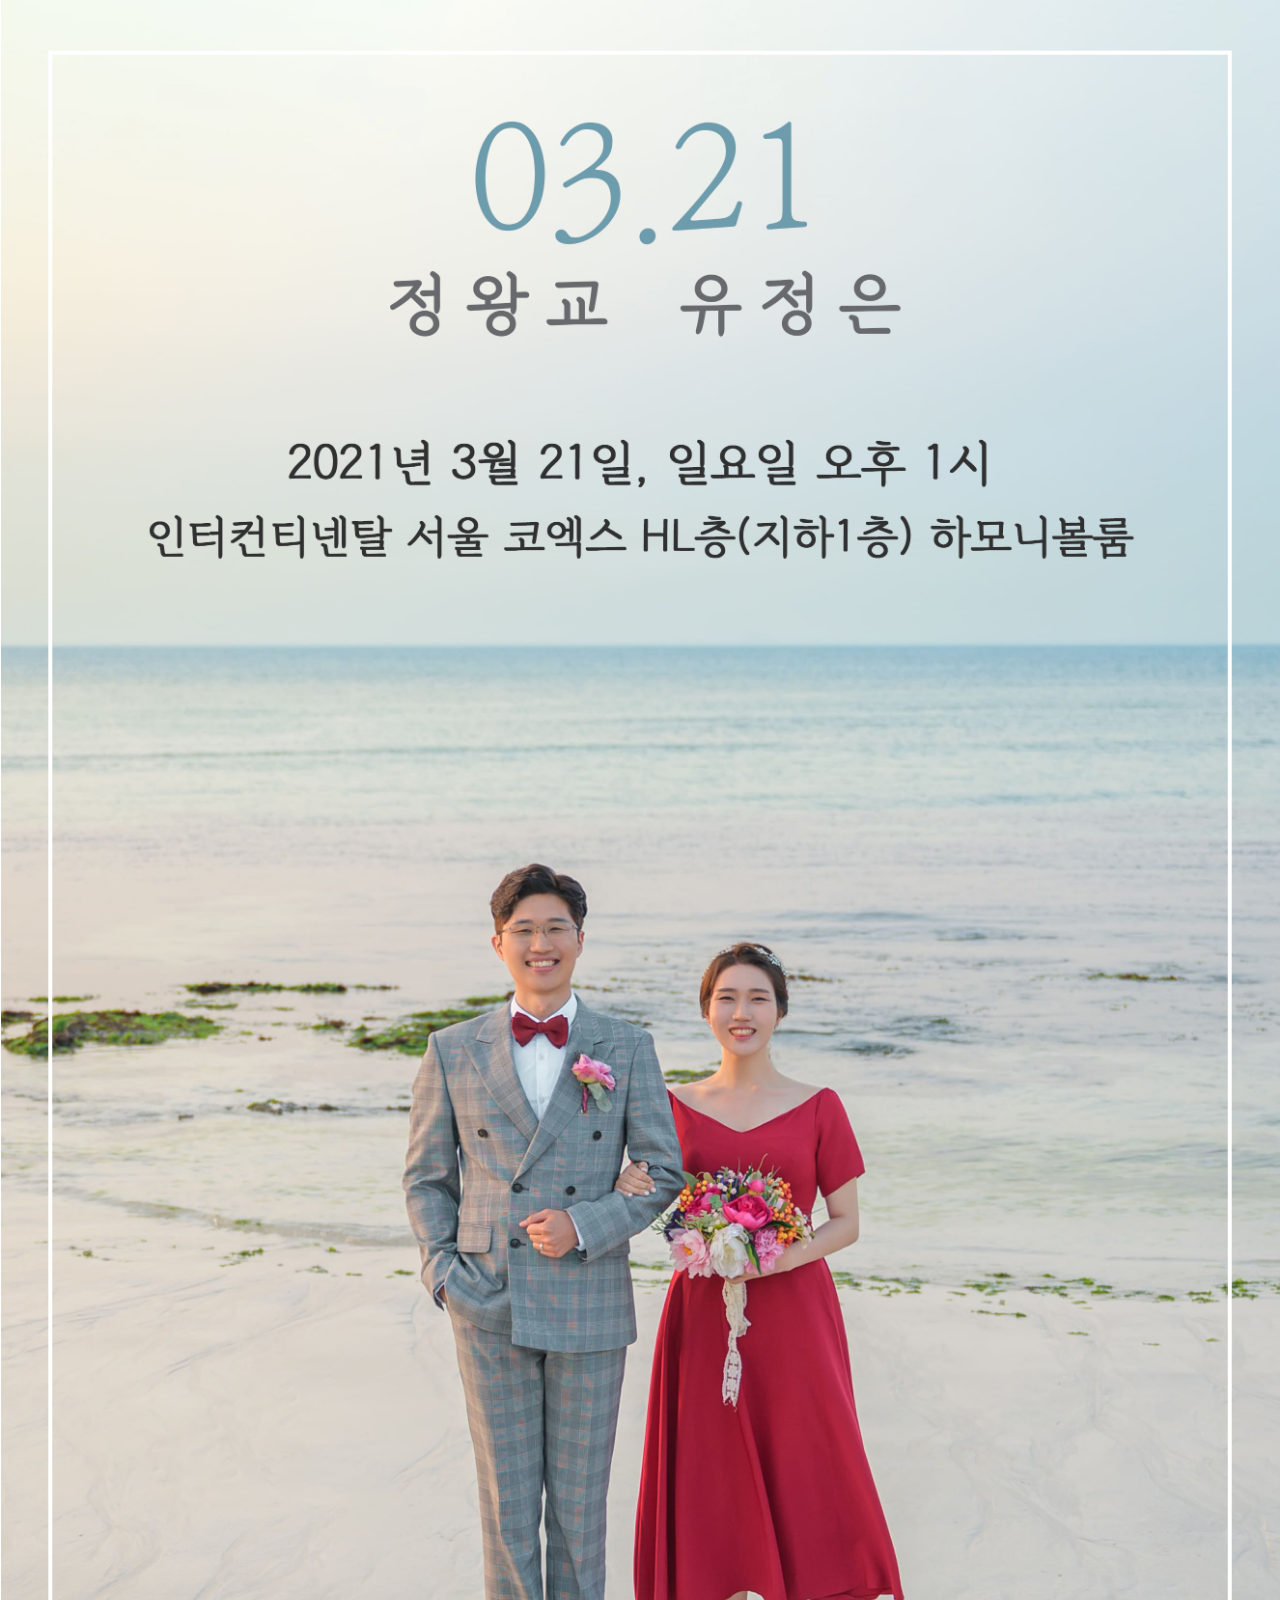
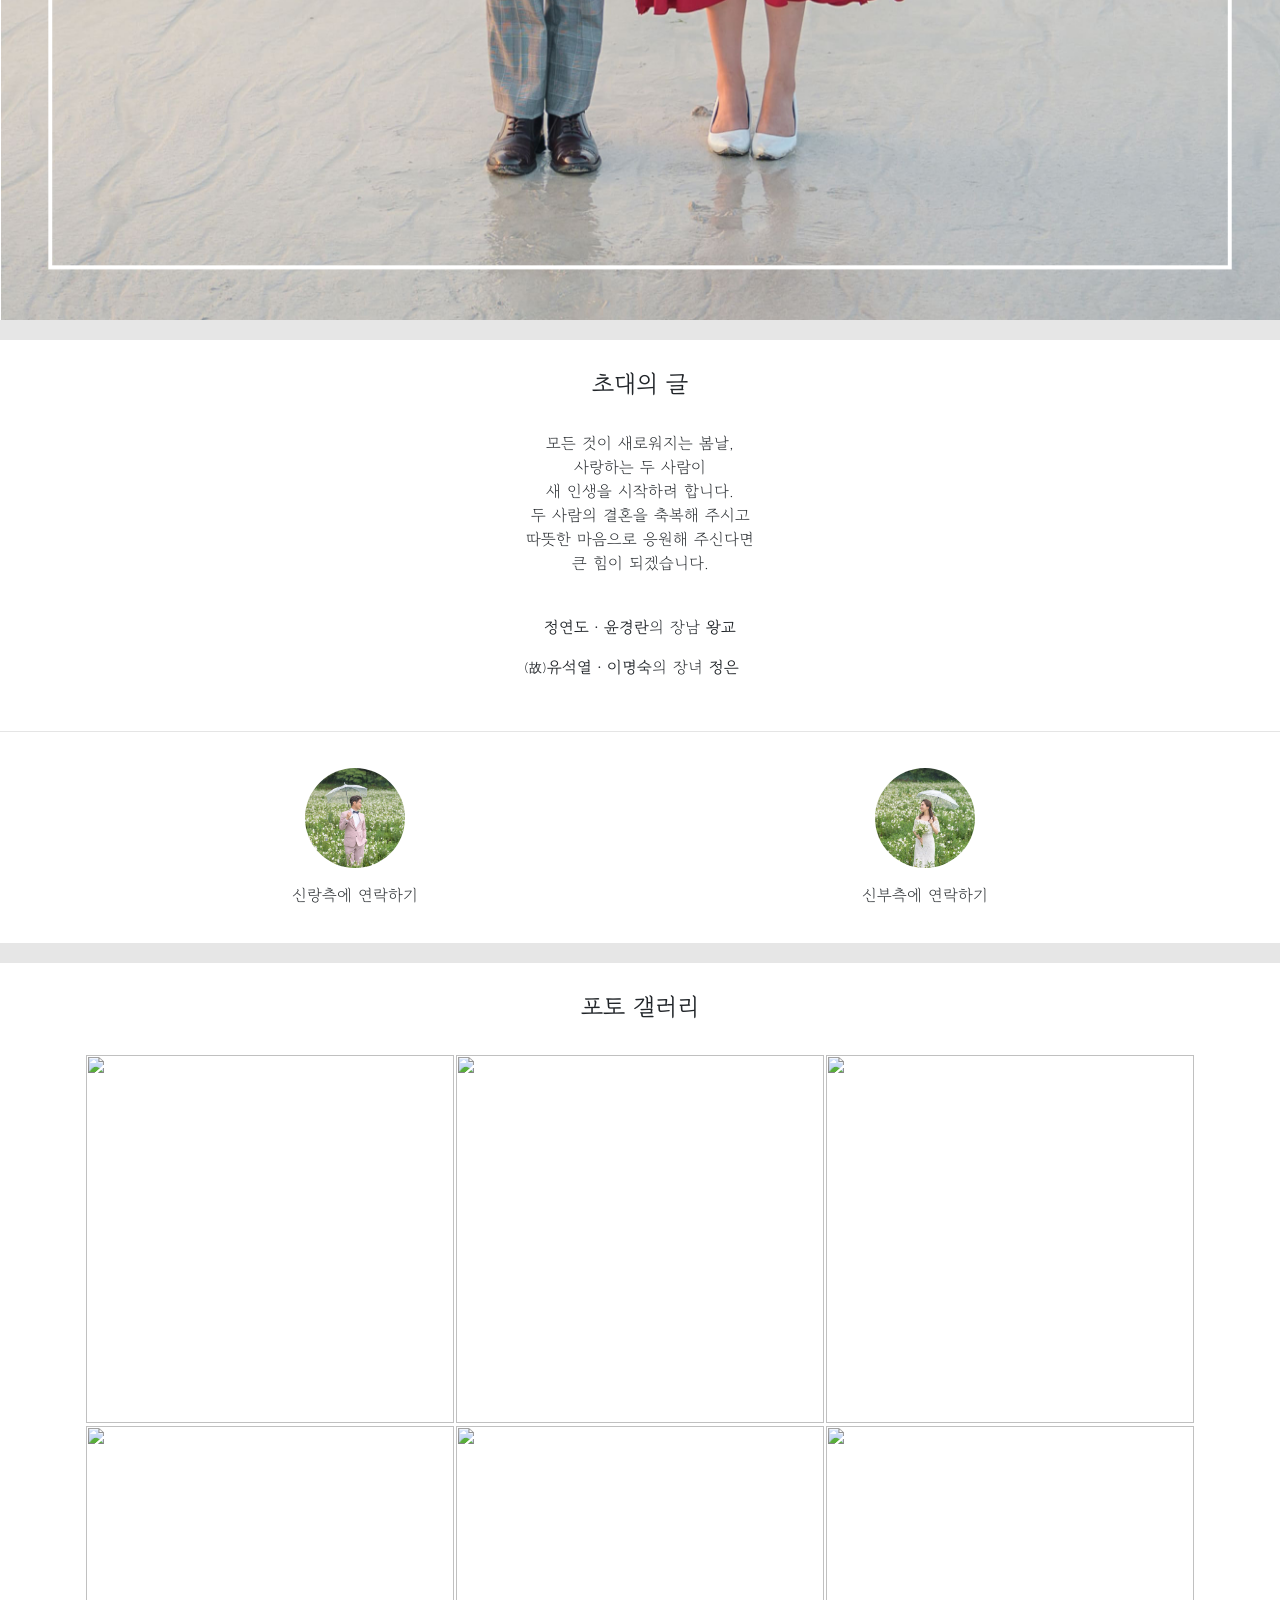
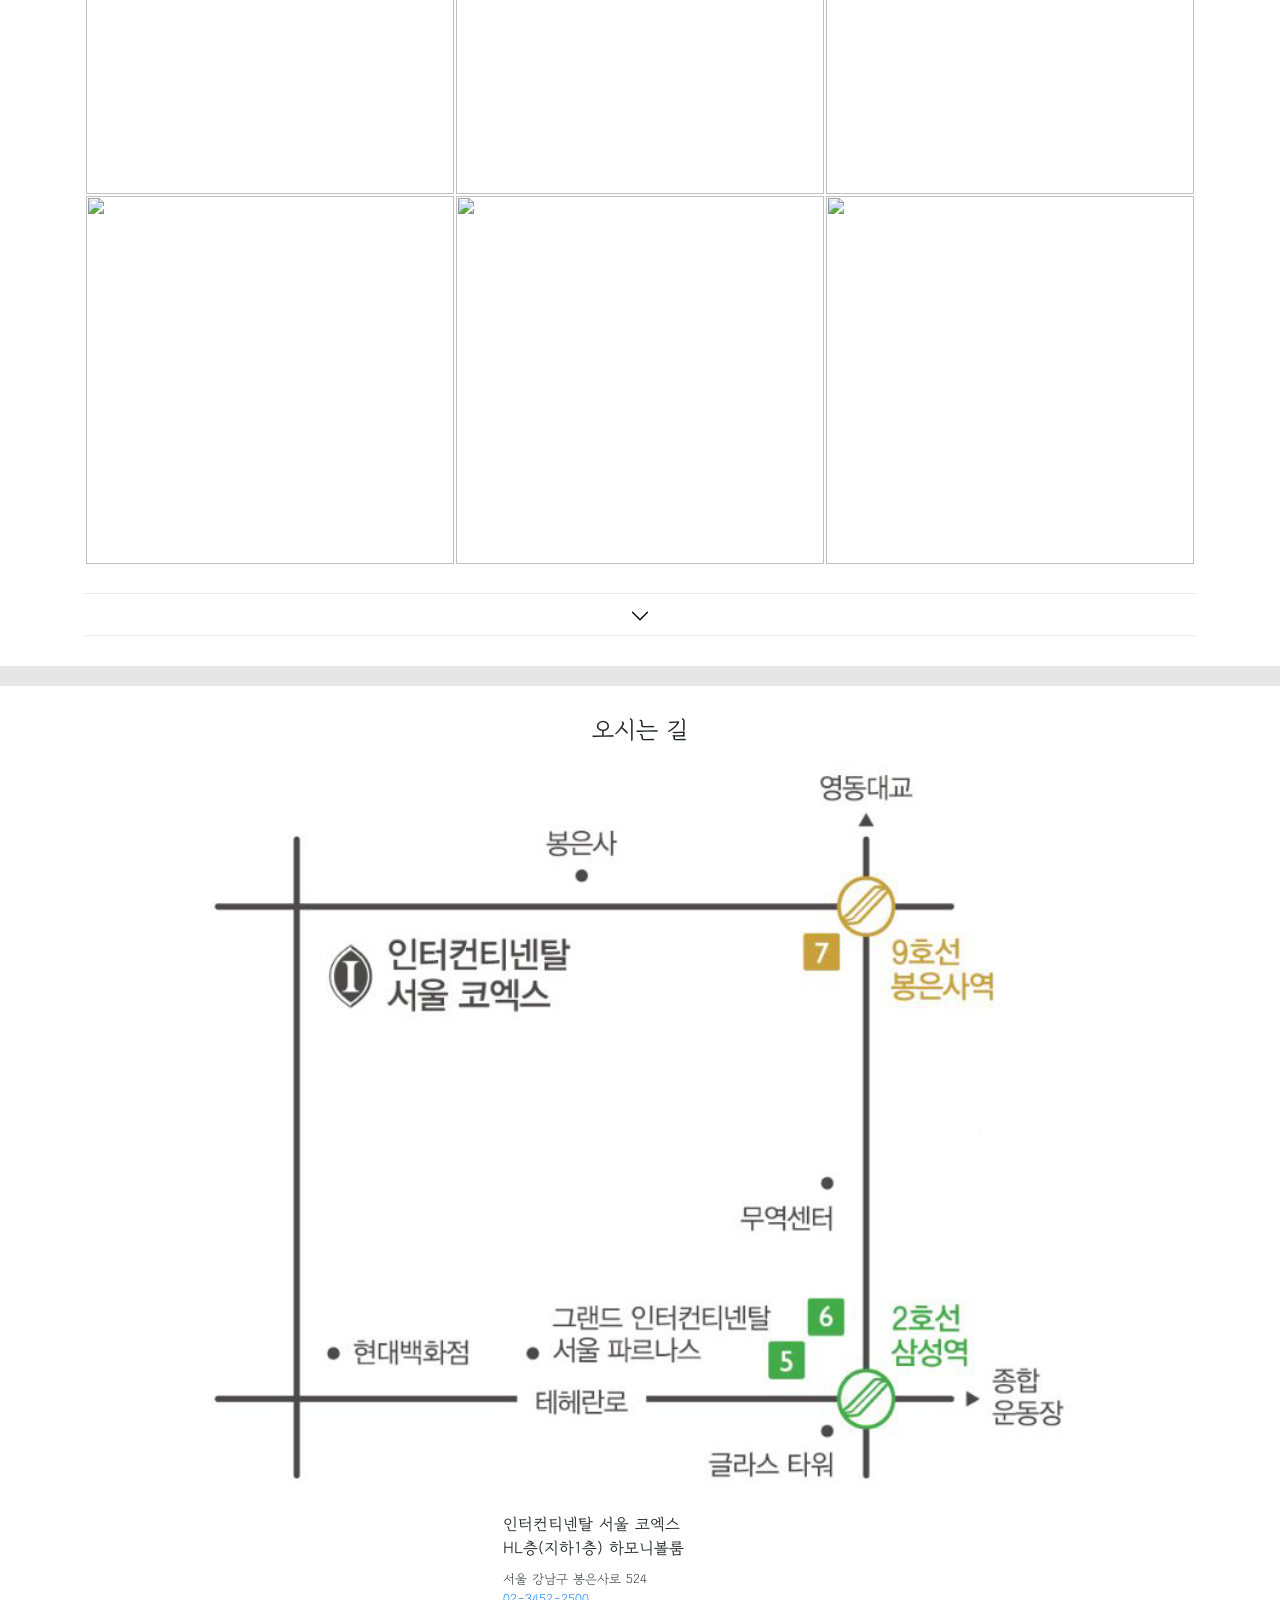
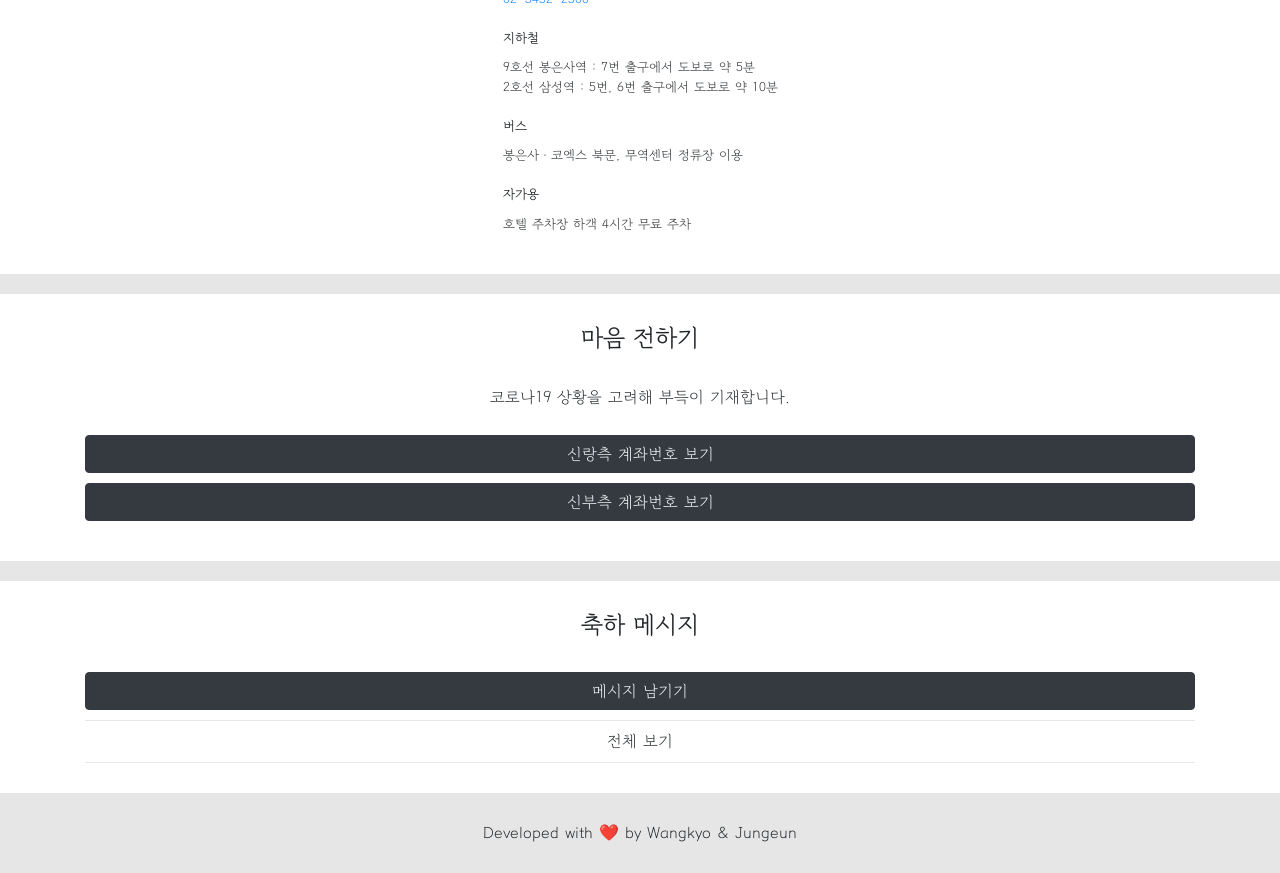
==== index.html @ 1a172dd8 "initial commit" ====
<!doctype html>
<html lang="en">
<head>
<!-- Global site tag (gtag.js) - Google Analytics -->
<script async src="https://www.googletagmanager.com/gtag/js?id=G-VGB7W31YJF"></script>
<script>
window.dataLayer = window.dataLayer || [];
function gtag(){dataLayer.push(arguments);}
gtag('js', new Date());

gtag('config', 'G-VGB7W31YJF');
</script>
<meta charset="utf-8">
<meta name="viewport" content="width=device-width, initial-scale=1, shrink-to-fit=no">
<meta http-equiv="X-UA-Compatible" content="IE=9; IE=8; IE=7; IE=edge">
<meta name="format-detection" content="telephone=no">

<!--Open Graph-->
<meta property="og:title" content="3월 21일 왕교❤️정은 결혼식에 초대합니다">
<meta property="og:description" content="모바일청첩장">
<meta property="og:image" content="https://wkje0321.github.io/resource/preview.jpg">

<!-- CSS -->
<link rel="stylesheet" type="text/css" href="css/bootstrap.min.css">
<link rel="stylesheet" type="text/css" href="css/aos-2.3.1.css">
<link rel="stylesheet" type="text/css" href="css/index.css">

<!--Firebase Database-->
<script src="https://www.gstatic.com/firebasejs/7.2.3/firebase-app.js"></script>
<script src="https://www.gstatic.com/firebasejs/7.2.3/firebase-firestore.js"></script>
<script type="text/javascript" src="js/firestore.js"></script>

<!-- JavaScript -->
<script type="text/javascript" src="js/jquery-3.5.1.min.js"></script>
<script type="text/javascript" src="js/popper.min.js"></script>
<script type="text/javascript" src="js/bootstrap.min.js"></script>
<script type="text/javascript" src="js/index.js"></script>

<title>3월 21일 왕교❤️정은 결혼식에 초대합니다</title>
</head>
<body>
<div id="invitation">
    <div id="main" class="main">
        <img class="main-photo" src="resource/main.jpg">
<!--        <div class="main-text">-->
<!--            <h4>정왕교ㆍ유정은</h4>-->
<!--            <p>-->
<!--                2021년 3월 21일, 일요일 오후 1시<br>-->
<!--                인터컨티넨탈서울코엑스<br>-->
<!--                HL층(지하1층) 하모니볼룸-->
<!--            </p>-->
<!--        </div>-->
    </div>

    <div class="splitter"></div>

    <div id="greeting" class="container" data-aos="fade-up">
        <div class="height-margin"></div>
        <h4>초대의 글</h4>
        <br>
        <p>
            모든 것이 새로워지는 봄날,<br>
            사랑하는 두 사람이<br>
            새 인생을 시작하려 합니다.<br>
            두 사람의 결혼을 축복해 주시고<br>
            따뜻한 마음으로 응원해 주신다면<br>
            큰 힘이 되겠습니다.
        </p>
        <br>
        <p><span class="bold">정연도ㆍ윤경란</span>의 장남 <span class="bold">왕교</span></p>
        <p><span class="small">(故)</span><span class="bold">유석열ㆍ이명숙</span>의 장녀 <span class="bold">정은&nbsp;&nbsp;&nbsp;</span></p>
    </div>

    <hr data-aos="fade-up">

    <div id="contact" class="container" data-aos="fade-up">
        <div class="row">
            <div class="col">
                <img src="resource/groom.jpg" class="round-image" data-toggle="modal" data-target="#groom_contact">
                <p class="contact-text" data-toggle="modal" data-target="#groom_contact">신랑측에 연락하기</p>
            </div>
            <div class="col">
                <img src="resource/bride.jpg" class="round-image" data-toggle="modal" data-target="#bride_contact">
                <p class="contact-text" data-toggle="modal" data-target="#bride_contact">신부측에 연락하기</p>
            </div>
        </div>
    </div>

    <div class="splitter"></div>

    <div id="photo" class="container" data-aos="fade-up">
        <div class="height-margin"></div>
        <h4>포토 갤러리</h4>
        <br>

        <div id="thumbnail_list" class="thumbnail-list"></div>

        <div id="more_button" class="arrow-button" onclick="javascript: showMorePhotos()">
            <img class="arrow" src="resource/arrow.svg">
        </div>
        <div class="height-margin"></div>
    </div>

    <div class="splitter"></div>

    <div id="location" class="container" data-aos="fade-up">
        <div class="height-margin"></div>
        <h4>오시는 길</h4>
        <div class="height-margin"></div>

        <img class="map" src="resource/map.jpg">
        <br><br>

        <div class="map-info">
            <div class="map-info-inner">
                <span class="map-title map-venue">
                    인터컨티넨탈 서울 코엑스<br>
                    HL층(지하1층) 하모니볼룸
                </span>
                <div class="height-margin"></div>
                서울 강남구 봉은사로 524
                <br>
                <a href="tel:0234522500">02-3452-2500</a>

                <br><br>

                <span class="map-title">지하철</span>
                <div class="height-margin"></div>
                <span>
                    9호선 봉은사역 : 7번 출구에서 도보로 약 5분<br>
                    2호선 삼성역 : 5번, 6번 출구에서 도보로 약 10분
                </span>

                <br><br>

                <span class="map-title">버스</span>
                <div class="height-margin"></div>
                <span>봉은사ㆍ코엑스 북문, 무역센터 정류장 이용</span>

                <br><br>

                <span class="map-title">자가용</span>
                <div class="height-margin"></div>
                <span>호텔 주차장 하객 4시간 무료 주차</span>

                <div class="height-margin"></div>
                <div class="height-margin"></div>
            </div>
        </div>
    </div>

    <div class="splitter"></div>

    <div id="account" class="container" data-aos="fade-up">
        <div class="height-margin"></div>
        <h4>마음 전하기</h4>
        <br>
        <p>코로나19 상황을 고려해 부득이 기재합니다.</p>
        <div class="height-margin"></div>
        <button type="button" class="btn btn-dark message-add-button" data-toggle="modal" data-target="#groom_account">신랑측 계좌번호 보기</button>
        <button type="button" class="btn btn-dark message-add-button" data-toggle="modal" data-target="#bride_account">신부측 계좌번호 보기</button>
        <div class="height-margin"></div>
    </div>

    <div class="splitter"></div>

    <div id="message" class="container" data-aos="fade-up">
        <div class="height-margin"></div>
        <h4>축하 메시지</h4>
        <br>
        <button type="button" class="btn btn-dark message-add-button" data-toggle="modal" data-target="#add_message" onclick="javascript: initializeMessageForm()">메시지 남기기</button>
        <ul id="message_list" class="list-group list-group-flush">
        </ul>

        <div class="message-all-button" onclick="javascript: openAllMessage()">
            전체 보기
        </div>
        <div class="height-margin"></div>
    </div>

    <div class="footer">
        Developed with ❤️ by Wangkyo & Jungeun
    </div>
</div>

<div id="gallery" class="gallery">
    <div class="close-button">
        <img class="close" src="resource/close.svg" onclick="javascript: closeGallery()">
    </div>
    <div id="photo_carousel" class="carousel slide" data-ride="carousel" data-interval="false">
        <div id="carousel_list" class="carousel-inner"></div>
        <a class="carousel-control-prev" href="#photo_carousel" role="button" data-slide="prev">
            <span class="carousel-control-prev-icon" aria-hidden="true"></span>
            <span class="sr-only">Previous</span>
        </a>
        <a class="carousel-control-next" href="#photo_carousel" role="button" data-slide="next">
            <span class="carousel-control-next-icon" aria-hidden="true"></span>
            <span class="sr-only">Next</span>
        </a>
    </div>
</div>

<div id="all_message" class="all-message">
    <div class="modal-header">
        <h5 class="modal-title">축하 메시지</h5>
        <button type="button" class="close" onclick="javascript: closeAllMessage()">
            <span aria-hidden="true">&times;</span>
        </button>
    </div>
    <div class="all-message-list">
        <ul id="all_message_list" class="list-group list-group-flush">
        </ul>
        <div class="message-all-button" onclick="javascript: closeAllMessage()">
            닫기
        </div>
    </div>
</div>

<div id="groom_contact" class="modal fade" tabindex="-1" aria-hidden="true" data-backdrop="static">
    <div class="modal-dialog modal-dialog-centered">
        <div class="modal-content">
            <div class="modal-header">
                <h5 class="modal-title">신랑측에 연락하기</h5>
                <button type="button" class="close" data-dismiss="modal" aria-label="Close">
                    <span aria-hidden="true">&times;</span>
                </button>
            </div>
            <div class="modal-body">
                <div class="card">
                    <div class="card-body">
                        <table class="contact-table" cellspacing="0" cellpadding="0">
                            <tbody>
                            <tr>
                                <td class="contact-td1">신랑</td>
                                <td class="contact-td2"><a href="tel:01093491033"><img class="contact_button_icon" src="resource/phone.svg"> 전화하기</a></td>
                                <td class="contact-td2"><a href="sms:01093491033"><img class="contact_button_icon" src="resource/sms.svg"> 문자하기</a></td>
                            </tr>
                            </tbody>
                        </table>
                    </div>
                </div>
                <br>
                <div class="card">
                    <div class="card-body">
                        <table class="contact-table" cellspacing="0" cellpadding="0">
                            <tbody>
                            <tr>
                                <td class="contact-td1">부) 정연도</td>
                                <td class="contact-td2"><a href="tel:01034277343"><img class="contact_button_icon" src="resource/phone.svg"> 전화하기</a></td>
                                <td class="contact-td2"><a href="sms:01034277343"><img class="contact_button_icon" src="resource/sms.svg"> 문자하기</a></td>
                            </tr>
                            </tbody>
                        </table>
                    </div>
                </div>
                <br>
                <div class="card">
                    <div class="card-body">
                        <table class="contact-table" cellspacing="0" cellpadding="0">
                            <tbody>
                            <tr>
                                <td class="contact-td1">모) 윤경란</td>
                                <td class="contact-td2"><a href="tel:01026955969"><img class="contact_button_icon" src="resource/phone.svg"> 전화하기</a></td>
                                <td class="contact-td2"><a href="sms:01026955969"><img class="contact_button_icon" src="resource/sms.svg"> 문자하기</a></td>
                            </tr>
                            </tbody>
                        </table>
                    </div>
                </div>
            </div>
        </div>
    </div>
</div>

<div id="bride_contact" class="modal fade" tabindex="-1" aria-hidden="true" data-backdrop="static">
    <div class="modal-dialog modal-dialog-centered">
        <div class="modal-content">
            <div class="modal-header">
                <h5 class="modal-title">신부측에 연락하기</h5>
                <button type="button" class="close" data-dismiss="modal" aria-label="Close">
                    <span aria-hidden="true">&times;</span>
                </button>
            </div>
            <div class="modal-body">
                <div class="card">
                    <div class="card-body">
                        <table class="contact-table" cellspacing="0" cellpadding="0">
                            <tbody>
                            <tr>
                                <td class="contact-td1">신부</td>
                                <td class="contact-td2"><a href="tel:01092868541"><img class="contact_button_icon" src="resource/phone.svg"> 전화하기</a></td>
                                <td class="contact-td2"><a href="sms:01092868541"><img class="contact_button_icon" src="resource/sms.svg"> 문자하기</a></td>
                            </tr>
                            </tbody>
                        </table>
                    </div>
                </div>
                <br>
<!--                <div class="card">-->
<!--                    <div class="card-body">-->
<!--                        <table class="contact-table" cellspacing="0" cellpadding="0">-->
<!--                            <tbody>-->
<!--                            <tr>-->
<!--                                <td class="contact-td1">부) 유석열</td>-->
<!--                                <td class="contact-td2"><a href="tel:01052372904"><img class="contact_button_icon" src="resource/phone.svg"> 전화하기</a></td>-->
<!--                                <td class="contact-td2"><a href="sms:01052372904"><img class="contact_button_icon" src="resource/sms.svg"> 문자하기</a></td>-->
<!--                            </tr>-->
<!--                            </tbody>-->
<!--                        </table>-->
<!--                    </div>-->
<!--                </div>-->
<!--                <br>-->
                <div class="card">
                    <div class="card-body">
                        <table class="contact-table" cellspacing="0" cellpadding="0">
                            <tbody>
                            <tr>
                                <td class="contact-td1">모) 이명숙</td>
                                <td class="contact-td2"><a href="tel:01099824680"><img class="contact_button_icon" src="resource/phone.svg"> 전화하기</a></td>
                                <td class="contact-td2"><a href="sms:01099824680"><img class="contact_button_icon" src="resource/sms.svg"> 문자하기</a></td>
                            </tr>
                            </tbody>
                        </table>
                    </div>
                </div>
            </div>
        </div>
    </div>
</div>

<div id="groom_account" class="modal fade" tabindex="-1" aria-hidden="true" data-backdrop="static">
    <div class="modal-dialog modal-dialog-centered">
        <div class="modal-content">
            <div class="modal-header">
                <h5 class="modal-title">신랑측 계좌번호 보기</h5>
                <button type="button" class="close" data-dismiss="modal" aria-label="Close">
                    <span aria-hidden="true">&times;</span>
                </button>
            </div>
            <div class="modal-body">
                <div class="card">
                    <div class="card-body">
                        <table class="contact-table" cellspacing="0" cellpadding="0">
                            <tbody>
                            <tr>
                                <td class="account-td1">
                                    <div class="account-div">
                                        국민 정왕교<br>
                                        963001-01-399838
                                    </div>
                                </td>
                                <td class="account-td2">
                                    <a href="javascript: copyAccount('groom_account', 'copy2', '96300101399838')"><img src="resource/copy.svg"> <span id="copy2" class="copy" data-original-title="복사완료!">복사하기</span></a>
                                </td>
                            </tr>
                            </tbody>
                        </table>
                    </div>
                </div>
            </div>
        </div>
    </div>
</div>

<div id="bride_account" class="modal fade" tabindex="-1" aria-hidden="true" data-backdrop="static">
    <div class="modal-dialog modal-dialog-centered">
        <div class="modal-content">
            <div class="modal-header">
                <h5 class="modal-title">신부측 계좌번호 보기</h5>
                <button type="button" class="close" data-dismiss="modal" aria-label="Close">
                    <span aria-hidden="true">&times;</span>
                </button>
            </div>
            <div class="modal-body">
                <div class="card">
                    <div class="card-body">
                        <table class="contact-table" cellspacing="0" cellpadding="0">
                            <tbody>
                            <tr>
                                <td class="account-td1">
                                    <div class="account-div">
                                        우리 이명숙<br>
                                        094-228907-02-001
                                    </div>
                                </td>
                                <td class="account-td2">
                                    <a href="javascript: copyAccount('bride_account', 'copy3', '09422890702001')"><img src="resource/copy.svg"> <span id="copy3" class="copy" data-original-title="복사완료!">복사하기</span></a>
                                </td>
                            </tr>
                            </tbody>
                        </table>
                    </div>
                </div>
                <br>
                <div class="card">
                    <div class="card-body">
                        <table class="contact-table" cellspacing="0" cellpadding="0">
                            <tbody>
                            <tr>
                                <td class="account-td1">
                                    <div class="account-div">
                                        우리 유정은<br>
                                        1002-238-884680&nbsp;&nbsp;&nbsp;
                                    </div>
                                </td>
                                <td class="account-td2">
                                    <a href="javascript: copyAccount('bride_account', 'copy4', '1002238884680')"><img src="resource/copy.svg"> <span id="copy4" class="copy" data-original-title="복사완료!">복사하기</span></a>
                                </td>
                            </tr>
                            </tbody>
                        </table>
                    </div>
                </div>
            </div>
        </div>
    </div>
</div>

<div id="add_message" class="modal fade" tabindex="-1" aria-hidden="true" data-backdrop="static">
    <div class="modal-dialog modal-dialog-centered">
        <div class="modal-content">
            <div class="modal-header">
                <h5 class="modal-title">메시지 남기기</h5>
                <button type="button" class="close" data-dismiss="modal" aria-label="Close">
                    <span aria-hidden="true">&times;</span>
                </button>
            </div>
            <div class="modal-body">
                <form id="add_message_form" class="needs-validation" novalidate>
                    <div class="form-group">
                        <label for="name">이름</label>
                        <input id="name" class="form-control" type="text" placeholder="최대 20자" maxlength="20" required>
                        <div class="invalid-feedback">
                            이름을 입력해주세요.
                        </div>
                    </div>
                    <div class="form-group">
                        <label for="comment">메시지</label>
                        <input id="comment" class="form-control" type="text" placeholder="최대 500자" maxlength="500" required>
                        <div class="invalid-feedback">
                            메시지를 입력해주세요.
                        </div>
                    </div>
                    <div class="form-group">
                        <label for="password">비밀번호</label>
                        <input id="password" class="form-control" type="text" placeholder="4자리 숫자" minlength="4" maxlength="4" onkeypress="javascript: validateNumber()" required>
                        <div class="invalid-feedback">
                            4자리 숫자의 비밀번호를 입력해주세요.
                        </div>
                        <small class="form-text text-muted">
                            메시지를 삭제할 경우 비밀번호가 필요합니다.
                        </small>
                    </div>
                    <div class="submit-button">
                        <button class="btn btn-dark" type="submit">등록하기</button>
                    </div>
                </form>
            </div>
        </div>
    </div>
</div>

<div id="delete_message" class="modal fade" tabindex="-1" aria-hidden="true" data-backdrop="static">
    <div class="modal-dialog modal-dialog-centered">
        <div class="modal-content">
            <div class="modal-header">
                <h5 class="modal-title">메시지 삭제하기</h5>
                <button type="button" class="close" data-dismiss="modal" aria-label="Close">
                    <span aria-hidden="true">&times;</span>
                </button>
            </div>
            <div class="modal-body">
                <form id="delete_message_form" class="needs-validation" novalidate>
                    <div class="form-group">
                        <input id="form_index" type="hidden" value="">
                        <label for="password_check">비밀번호</label>
                        <input id="password_check" class="form-control" type="text" placeholder="4자리 숫자" minlength="4" maxlength="4" onkeypress="javascript: validateNumber()" required>
                        <div class="invalid-feedback">
                            4자리 숫자의 비밀번호를 입력해주세요.
                        </div>
                        <div id="alert"></div>
                    </div>
                    <div class="submit-button">
                        <button class="btn btn-dark" type="submit">삭제하기</button>
                    </div>
                </form>
            </div>
        </div>
    </div>
</div>

<script type="text/javascript" src="js/aos-2.3.1.js"></script>
<script>AOS.init();</script>
</body>
</html>
---- css/index.css ----
@font-face{
    font-family: 'DX경필명조M';
    src: url(../font/DX경필명조M.TTF);
}

@font-face{
    font-family: 'DX경필명조B';
    src: url(../font/DX경필명조B.TTF);
}

@font-face{
    font-family: 'DX경필명조L';
    src: url(../font/DX경필명조L.TTF);
}

div, p {
    font-family: DX경필명조M;
}

h1, h2, h3, h4, h5,
.bold {
    font-family: DX경필명조B;
}

.map-title {
    font-family: DX경필명조B;
}

.small {
    font-size: 0.8rem;
}

.freeze {
    overflow: hidden;
    position: fixed;
}

.container {
    padding-top: 20px;
    padding-bottom: 20px;
    text-align: center;
}

.splitter {
    height: 20px;
    background-color: #e6e6e6;
}

.footer {
    height: 80px;
    background-color: #e6e6e6;
    padding-top: 28px;
    text-align: center;
}

.height-margin {
    height: 10px;
}

.main {
    text-align: center;
}

.main-photo {
    width: 100%;
}

.main-text {
    text-align: center;
    position: absolute;
    top: 15%;
    left: 50%;
    transform: translate(-50%, -50%);
    min-width: 350px;
}

.round-image {
  border-radius: 50%;
  width: 100px;
  height: 100px;
  margin-bottom: 15px;
  object-fit: cover;
  cursor: pointer;
}

.contact-text {
    cursor: pointer;
}

.thumbnail-list {
    outline: none;
    display: inline-block;
    margin: auto;
    width: 100%;
}

.thumbnail-box {
    display: inline;
    position: relative;
    float: left;
    width: 33.33%;
    padding-right: 1px;
    padding-left: 1px;
    padding-top: 1.3px;
    padding-bottom: 1.3px;
}

.thumbnail-wrapper {
    position: relative;
    padding-top: 100%;
    overflow: hidden;
}

.thumbnail {
    position: absolute;
    top: 0;
    left: 0;
    right: 0;
    bottom: 0;
    width: 100%;
    height: 100%;
    object-fit: cover;
    cursor: pointer;
}

.arrow-button {
    outline: none;
    border: 1px solid #e7e7e7;
    border-left: 0;
    border-right: 0;
    cursor: pointer;
    height: 43px;
    margin-top: 20px;
    padding-top: 9px;
    text-align: center;
}

.arrow {
    cursor: pointer;
    text-align: center;
    outline: none;
    color: #333333;
    border: 0;
    height: 20px;
    width: auto;
}

.map {
    width: 100%;
}

.map-info {
    padding-left: 30px;
    padding-right: 30px;
    font-size: 0.813rem;
}

.map-info-inner {
    text-align: left;
    display: inline-block;
}

.map-venue {
    font-size: 1rem;
}

.card-body {
    padding-left: 0px;
    padding-right: 0px;
}

.contact-table {
    width: 100%;
}

.contact-td1 {
    border-right: 1px solid #ececec;
    width: 33.3%;
    text-align: center;
}

.contact-td2 {
    width: 33.3%;
    text-align: center;
}

.gallery {
    position: fixed;
    display: none;
    width: 100%;
    height: 100%;
    top: 0;
    left: 0;
    right: 0;
    bottom: 0;
    background-color: rgba(0,0,0,0.90);
    z-index: 2;
    overflow: auto;
}

.carousel.pointer-event {
    -ms-touch-action : pan-y pinch-zoom;
    touch-action: pan-y pinch-zoom;
}

.close-button {
    text-align: center;
    height: 40px;
}

.close {
    cursor: pointer;
    height: 100%;
    width: auto;
}

.carousel {
    height: calc(100% - 40px);
}

.carousel-inner {
    height: 100%;
}

.carousel-item {
    height: calc(100% - 40px);
    width: 100%;
    position: relative;
}

.carousel-control-prev,
.carousel-control-next {
    height: calc(100% - 40px);
}

.d-block {
    max-height: 100%;
    max-width: 100%;
    width: auto;
    height: auto;
    position: absolute;
    top: 0;
    bottom: 0;
    left: 0;
    right: 0;
    margin: auto;
}

.carousel .carousel-item {
    transition-duration: 0.2s;
}

.account-table {
    width: 100%;
}

.account-td1 {
    border-right: 1px solid #ececec;
    width: 60%;
    text-align: center;
}

.account-td2 {
    width: 40%;
    text-align: center;
}

.account-div {
    text-align: left;
    display: inline-block;
}

.message-add-button {
    width: 100%;
    margin-bottom: 10px;
}

.close:focus,
.btn:not(:disabled):not(.disabled) {
    box-shadow: none;
    outline: none;
}

.submit-button {
    text-align: right;
}

.message-item {
    padding-top: 0px;
    padding-bottom: 0px;
}

.message-card {
    text-align: left;
    padding-top: 20px;
    padding-bottom: 20px;
}

.message-row {
    margin: 0px;
}

.message-col1, .message-col2 {
    padding: 0px;
}

.message-name {
    font-size: 0.813rem;
    margin: 0px;
    padding-top: 4px;
}

.message-comment {
    font-size: 0.813rem;
    margin-top: 5px;
    margin-bottom: 12px;
}

.message-time {
    font-size: 0.75rem;
    margin: 0px;
}

.message-all-button {
    outline: none;
    border: 1px solid #e7e7e7;
    border-left: 0;
    border-right: 0;
    cursor: pointer;
    height: 43px;
    margin-top: 0px;
    padding-top: 8px;
    text-align: center;
}

.all-message {
    position: fixed;
    display: none;
    width: 100%;
    height: 100%;
    top: 0;
    left: 0;
    right: 0;
    bottom: 0;
    background-color: rgba(255,255,255,1);
    z-index: 2;
    overflow: auto;
}

.all-message-list {
    padding-left: 15px;
    padding-right: 15px;
    padding-bottom: 25px;
}
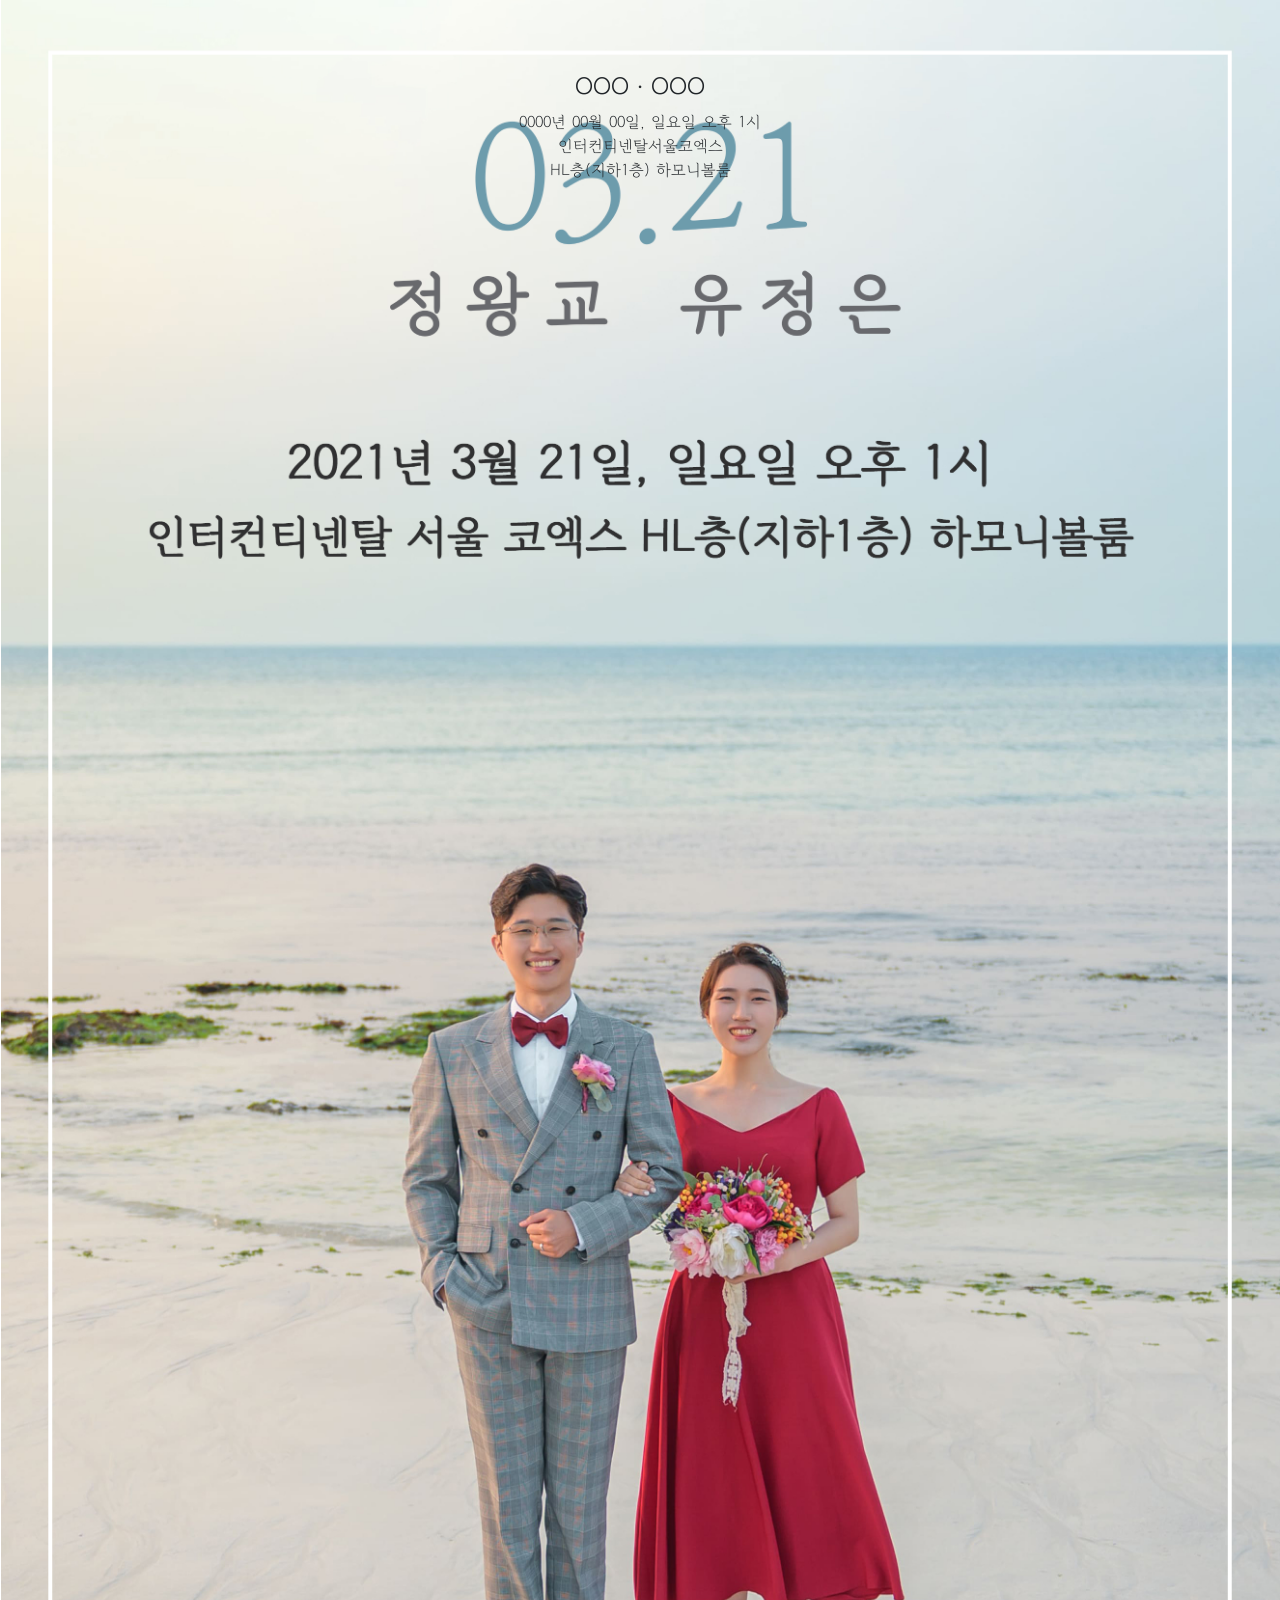
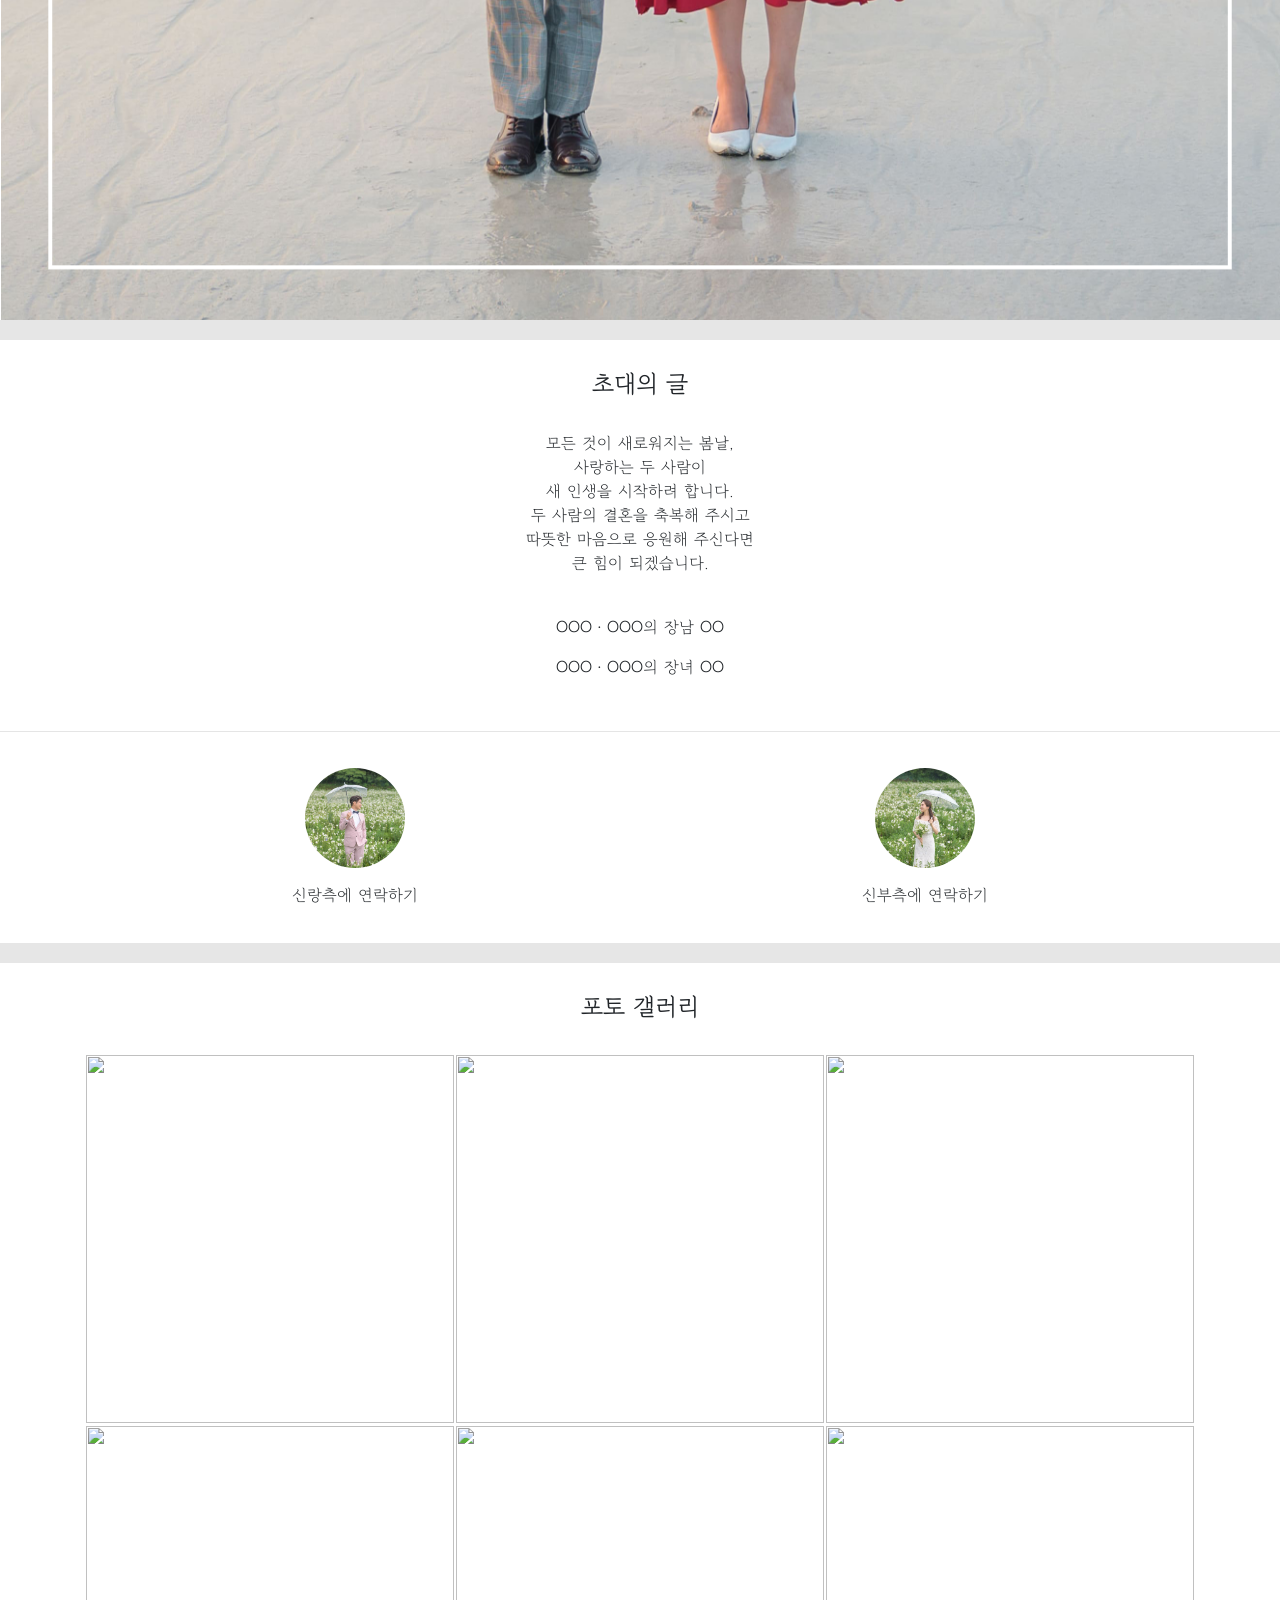
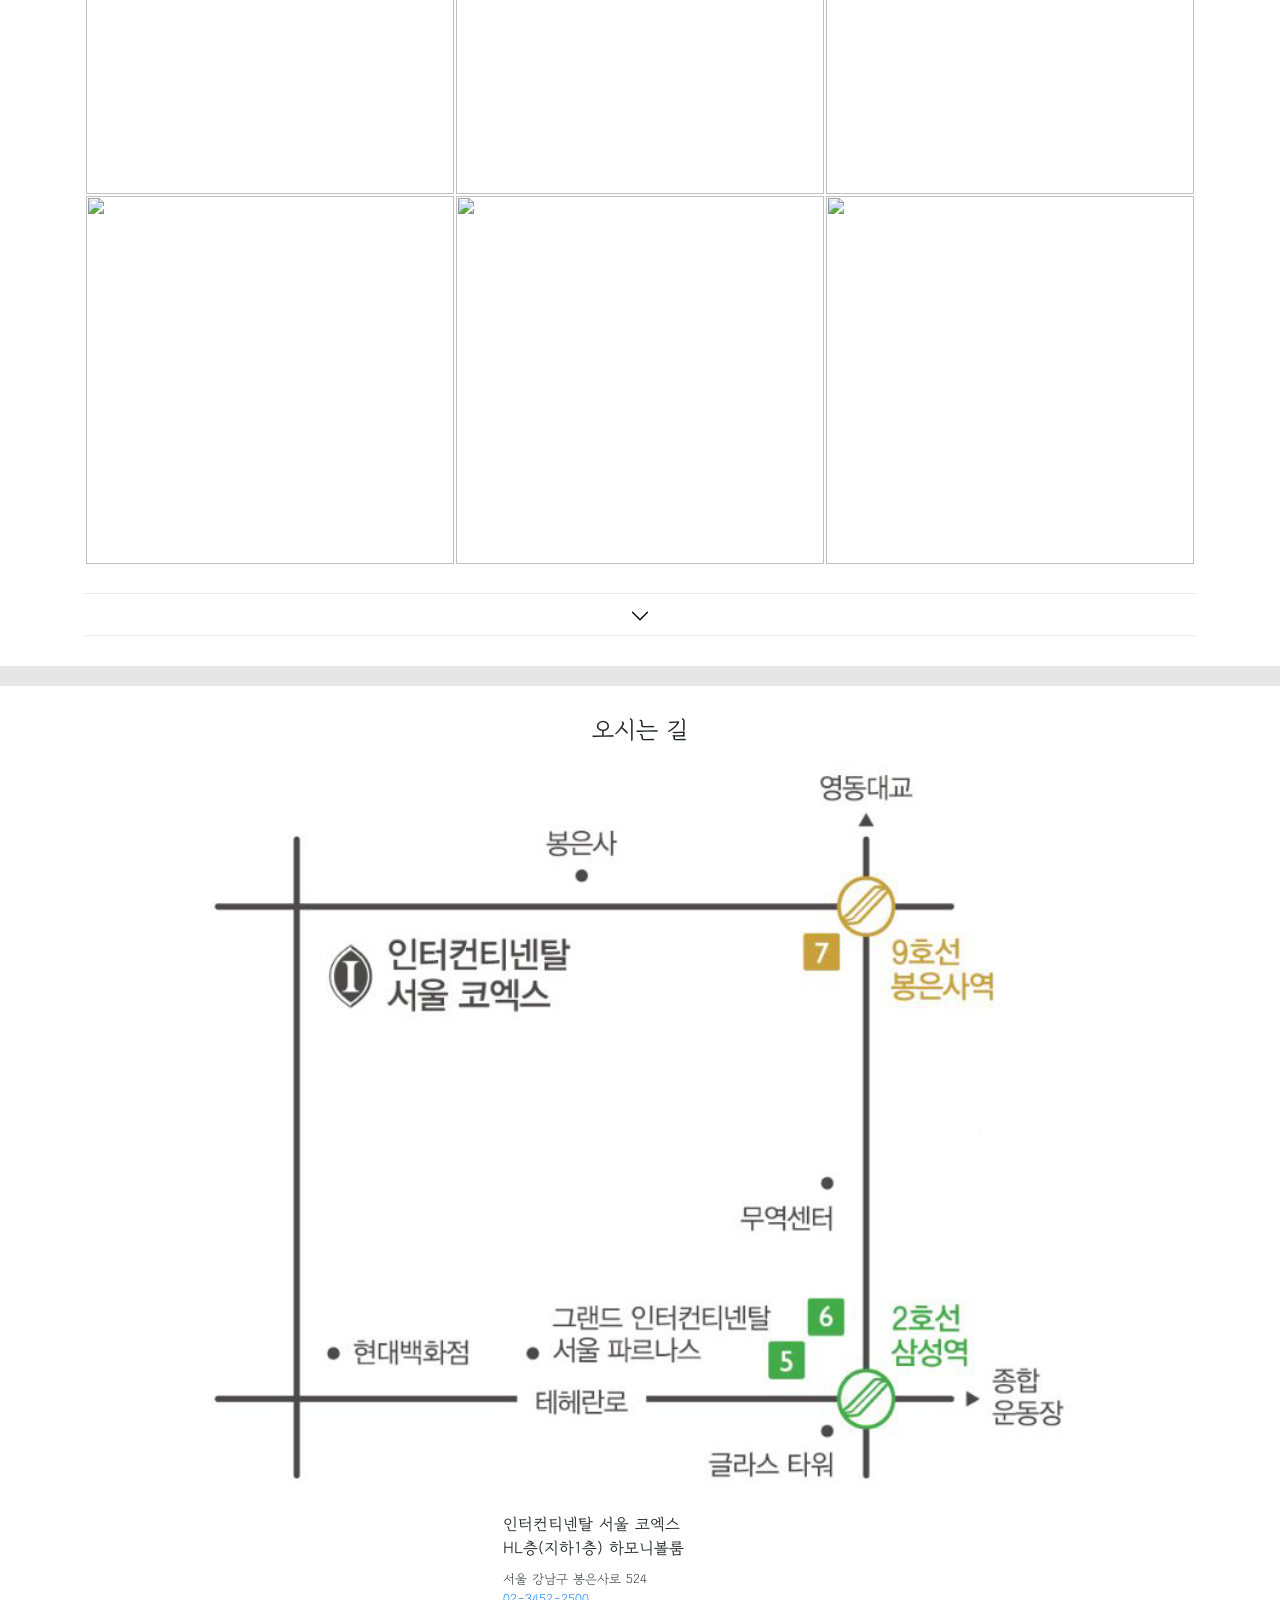
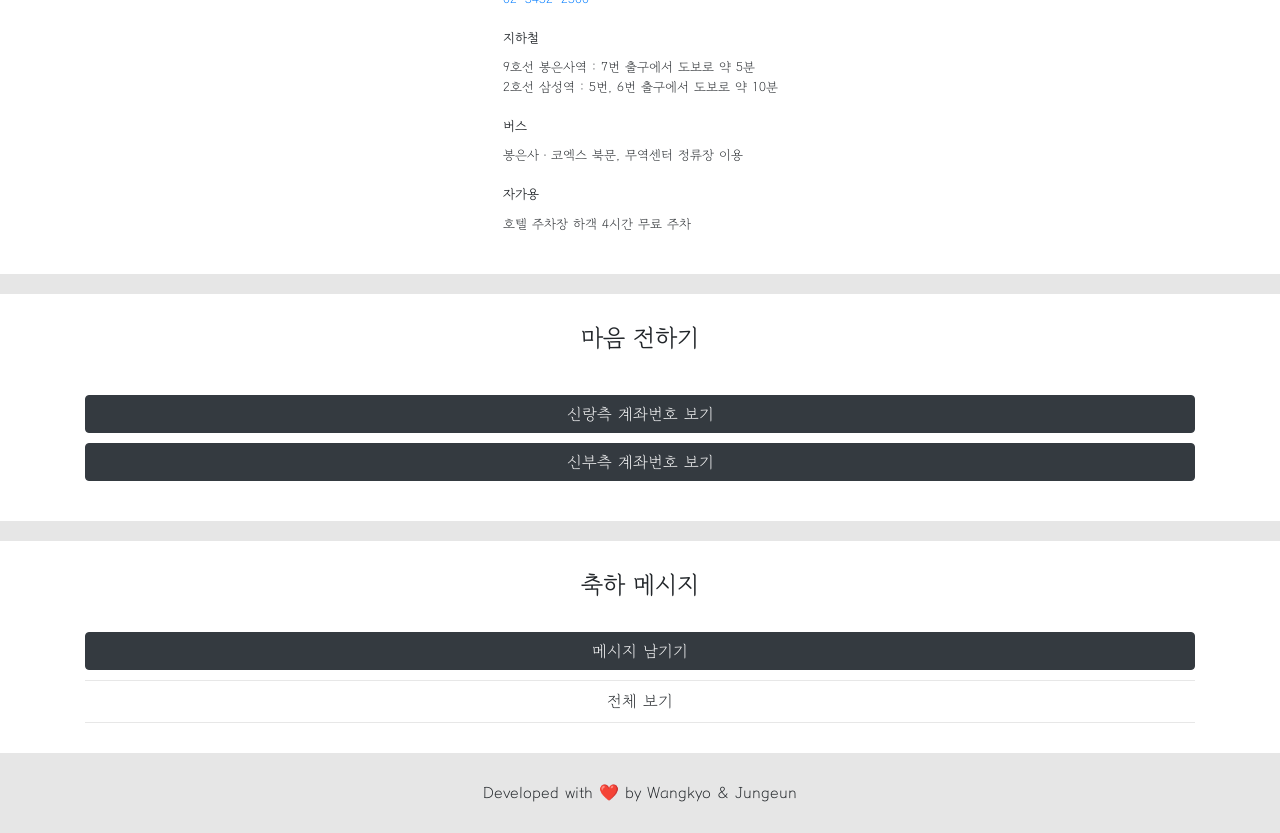
==== commit c8b461de: "initial commit" ====
--- a/index.html
+++ b/index.html
@@ -16,9 +16,9 @@
 <meta name="format-detection" content="telephone=no">
 
 <!--Open Graph-->
-<meta property="og:title" content="3월 21일 왕교❤️정은 결혼식에 초대합니다">
+<meta property="og:title" content="00월 00일 OO❤️OO 결혼식에 초대합니다">
 <meta property="og:description" content="모바일청첩장">
-<meta property="og:image" content="https://wkje0321.github.io/resource/preview.jpg">
+<meta property="og:image" content="https://jwk0224.github.io/resource/preview.jpg">
 
 <!-- CSS -->
 <link rel="stylesheet" type="text/css" href="css/bootstrap.min.css">
@@ -36,20 +36,20 @@
 <script type="text/javascript" src="js/bootstrap.min.js"></script>
 <script type="text/javascript" src="js/index.js"></script>
 
-<title>3월 21일 왕교❤️정은 결혼식에 초대합니다</title>
+<title>00월 00일 OO❤️OO 결혼식에 초대합니다</title>
 </head>
 <body>
 <div id="invitation">
     <div id="main" class="main">
         <img class="main-photo" src="resource/main.jpg">
-<!--        <div class="main-text">-->
-<!--            <h4>정왕교ㆍ유정은</h4>-->
-<!--            <p>-->
-<!--                2021년 3월 21일, 일요일 오후 1시<br>-->
-<!--                인터컨티넨탈서울코엑스<br>-->
-<!--                HL층(지하1층) 하모니볼룸-->
-<!--            </p>-->
-<!--        </div>-->
+        <div class="main-text">
+            <h4>OOOㆍOOO</h4>
+            <p>
+                0000년 00월 00일, 일요일 오후 1시<br>
+                인터컨티넨탈서울코엑스<br>
+                HL층(지하1층) 하모니볼룸
+            </p>
+        </div>
     </div>
 
     <div class="splitter"></div>
@@ -67,8 +67,8 @@
             큰 힘이 되겠습니다.
         </p>
         <br>
-        <p><span class="bold">정연도ㆍ윤경란</span>의 장남 <span class="bold">왕교</span></p>
-        <p><span class="small">(故)</span><span class="bold">유석열ㆍ이명숙</span>의 장녀 <span class="bold">정은&nbsp;&nbsp;&nbsp;</span></p>
+        <p><span class="bold">OOOㆍOOO</span>의 장남 <span class="bold">OO</span></p>
+        <p><span class="bold">OOOㆍOOO</span>의 장녀 <span class="bold">OO</span></p>
     </div>
 
     <hr data-aos="fade-up">
@@ -155,7 +155,6 @@
         <div class="height-margin"></div>
         <h4>마음 전하기</h4>
         <br>
-        <p>코로나19 상황을 고려해 부득이 기재합니다.</p>
         <div class="height-margin"></div>
         <button type="button" class="btn btn-dark message-add-button" data-toggle="modal" data-target="#groom_account">신랑측 계좌번호 보기</button>
         <button type="button" class="btn btn-dark message-add-button" data-toggle="modal" data-target="#bride_account">신부측 계좌번호 보기</button>
@@ -232,8 +231,8 @@
                             <tbody>
                             <tr>
                                 <td class="contact-td1">신랑</td>
-                                <td class="contact-td2"><a href="tel:01093491033"><img class="contact_button_icon" src="resource/phone.svg"> 전화하기</a></td>
-                                <td class="contact-td2"><a href="sms:01093491033"><img class="contact_button_icon" src="resource/sms.svg"> 문자하기</a></td>
+                                <td class="contact-td2"><a href="tel:01000000000"><img class="contact_button_icon" src="resource/phone.svg"> 전화하기</a></td>
+                                <td class="contact-td2"><a href="sms:01000000000"><img class="contact_button_icon" src="resource/sms.svg"> 문자하기</a></td>
                             </tr>
                             </tbody>
                         </table>
@@ -245,9 +244,9 @@
                         <table class="contact-table" cellspacing="0" cellpadding="0">
                             <tbody>
                             <tr>
-                                <td class="contact-td1">부) 정연도</td>
-                                <td class="contact-td2"><a href="tel:01034277343"><img class="contact_button_icon" src="resource/phone.svg"> 전화하기</a></td>
-                                <td class="contact-td2"><a href="sms:01034277343"><img class="contact_button_icon" src="resource/sms.svg"> 문자하기</a></td>
+                                <td class="contact-td1">부) OOO</td>
+                                <td class="contact-td2"><a href="tel:01000000000"><img class="contact_button_icon" src="resource/phone.svg"> 전화하기</a></td>
+                                <td class="contact-td2"><a href="sms:01000000000"><img class="contact_button_icon" src="resource/sms.svg"> 문자하기</a></td>
                             </tr>
                             </tbody>
                         </table>
@@ -259,9 +258,9 @@
                         <table class="contact-table" cellspacing="0" cellpadding="0">
                             <tbody>
                             <tr>
-                                <td class="contact-td1">모) 윤경란</td>
-                                <td class="contact-td2"><a href="tel:01026955969"><img class="contact_button_icon" src="resource/phone.svg"> 전화하기</a></td>
-                                <td class="contact-td2"><a href="sms:01026955969"><img class="contact_button_icon" src="resource/sms.svg"> 문자하기</a></td>
+                                <td class="contact-td1">모) OOO</td>
+                                <td class="contact-td2"><a href="tel:01000000000"><img class="contact_button_icon" src="resource/phone.svg"> 전화하기</a></td>
+                                <td class="contact-td2"><a href="sms:01000000000"><img class="contact_button_icon" src="resource/sms.svg"> 문자하기</a></td>
                             </tr>
                             </tbody>
                         </table>
@@ -288,36 +287,36 @@
                             <tbody>
                             <tr>
                                 <td class="contact-td1">신부</td>
-                                <td class="contact-td2"><a href="tel:01092868541"><img class="contact_button_icon" src="resource/phone.svg"> 전화하기</a></td>
-                                <td class="contact-td2"><a href="sms:01092868541"><img class="contact_button_icon" src="resource/sms.svg"> 문자하기</a></td>
+                                <td class="contact-td2"><a href="tel:01000000000"><img class="contact_button_icon" src="resource/phone.svg"> 전화하기</a></td>
+                                <td class="contact-td2"><a href="sms:01000000000"><img class="contact_button_icon" src="resource/sms.svg"> 문자하기</a></td>
                             </tr>
                             </tbody>
                         </table>
                     </div>
                 </div>
                 <br>
-<!--                <div class="card">-->
-<!--                    <div class="card-body">-->
-<!--                        <table class="contact-table" cellspacing="0" cellpadding="0">-->
-<!--                            <tbody>-->
-<!--                            <tr>-->
-<!--                                <td class="contact-td1">부) 유석열</td>-->
-<!--                                <td class="contact-td2"><a href="tel:01052372904"><img class="contact_button_icon" src="resource/phone.svg"> 전화하기</a></td>-->
-<!--                                <td class="contact-td2"><a href="sms:01052372904"><img class="contact_button_icon" src="resource/sms.svg"> 문자하기</a></td>-->
-<!--                            </tr>-->
-<!--                            </tbody>-->
-<!--                        </table>-->
-<!--                    </div>-->
-<!--                </div>-->
-<!--                <br>-->
-                <div class="card">
-                    <div class="card-body">
-                        <table class="contact-table" cellspacing="0" cellpadding="0">
-                            <tbody>
-                            <tr>
-                                <td class="contact-td1">모) 이명숙</td>
-                                <td class="contact-td2"><a href="tel:01099824680"><img class="contact_button_icon" src="resource/phone.svg"> 전화하기</a></td>
-                                <td class="contact-td2"><a href="sms:01099824680"><img class="contact_button_icon" src="resource/sms.svg"> 문자하기</a></td>
+               <div class="card">
+                   <div class="card-body">
+                       <table class="contact-table" cellspacing="0" cellpadding="0">
+                           <tbody>
+                           <tr>
+                               <td class="contact-td1">부) OOO</td>
+                               <td class="contact-td2"><a href="tel:01000000000"><img class="contact_button_icon" src="resource/phone.svg"> 전화하기</a></td>
+                               <td class="contact-td2"><a href="sms:01000000000"><img class="contact_button_icon" src="resource/sms.svg"> 문자하기</a></td>
+                           </tr>
+                           </tbody>
+                       </table>
+                   </div>
+               </div>
+               <br>
+                <div class="card">
+                    <div class="card-body">
+                        <table class="contact-table" cellspacing="0" cellpadding="0">
+                            <tbody>
+                            <tr>
+                                <td class="contact-td1">모) OOO</td>
+                                <td class="contact-td2"><a href="tel:01000000000"><img class="contact_button_icon" src="resource/phone.svg"> 전화하기</a></td>
+                                <td class="contact-td2"><a href="sms:01000000000"><img class="contact_button_icon" src="resource/sms.svg"> 문자하기</a></td>
                             </tr>
                             </tbody>
                         </table>
@@ -345,12 +344,32 @@
                             <tr>
                                 <td class="account-td1">
                                     <div class="account-div">
-                                        국민 정왕교<br>
-                                        963001-01-399838
+                                        국민 OOO<br>
+                                        000000-00-000000
                                     </div>
                                 </td>
                                 <td class="account-td2">
                                     <a href="javascript: copyAccount('groom_account', 'copy2', '96300101399838')"><img src="resource/copy.svg"> <span id="copy2" class="copy" data-original-title="복사완료!">복사하기</span></a>
+                                </td>
+                            </tr>
+                            </tbody>
+                        </table>
+                    </div>
+                </div>
+                <br>
+                <div class="card">
+                    <div class="card-body">
+                        <table class="contact-table" cellspacing="0" cellpadding="0">
+                            <tbody>
+                            <tr>
+                                <td class="account-td1">
+                                    <div class="account-div">
+                                        국민 OOO<br>
+                                        000000-00-000000
+                                    </div>
+                                </td>
+                                <td class="account-td2">
+                                    <a href="javascript: copyAccount('bride_account', 'copy4', '1002238884680')"><img src="resource/copy.svg"> <span id="copy4" class="copy" data-original-title="복사완료!">복사하기</span></a>
                                 </td>
                             </tr>
                             </tbody>
@@ -379,8 +398,8 @@
                             <tr>
                                 <td class="account-td1">
                                     <div class="account-div">
-                                        우리 이명숙<br>
-                                        094-228907-02-001
+                                        국민 OOO<br>
+                                        000000-00-000000
                                     </div>
                                 </td>
                                 <td class="account-td2">
@@ -399,8 +418,8 @@
                             <tr>
                                 <td class="account-td1">
                                     <div class="account-div">
-                                        우리 유정은<br>
-                                        1002-238-884680&nbsp;&nbsp;&nbsp;
+                                        국민 OOO<br>
+                                        000000-00-000000
                                     </div>
                                 </td>
                                 <td class="account-td2">
